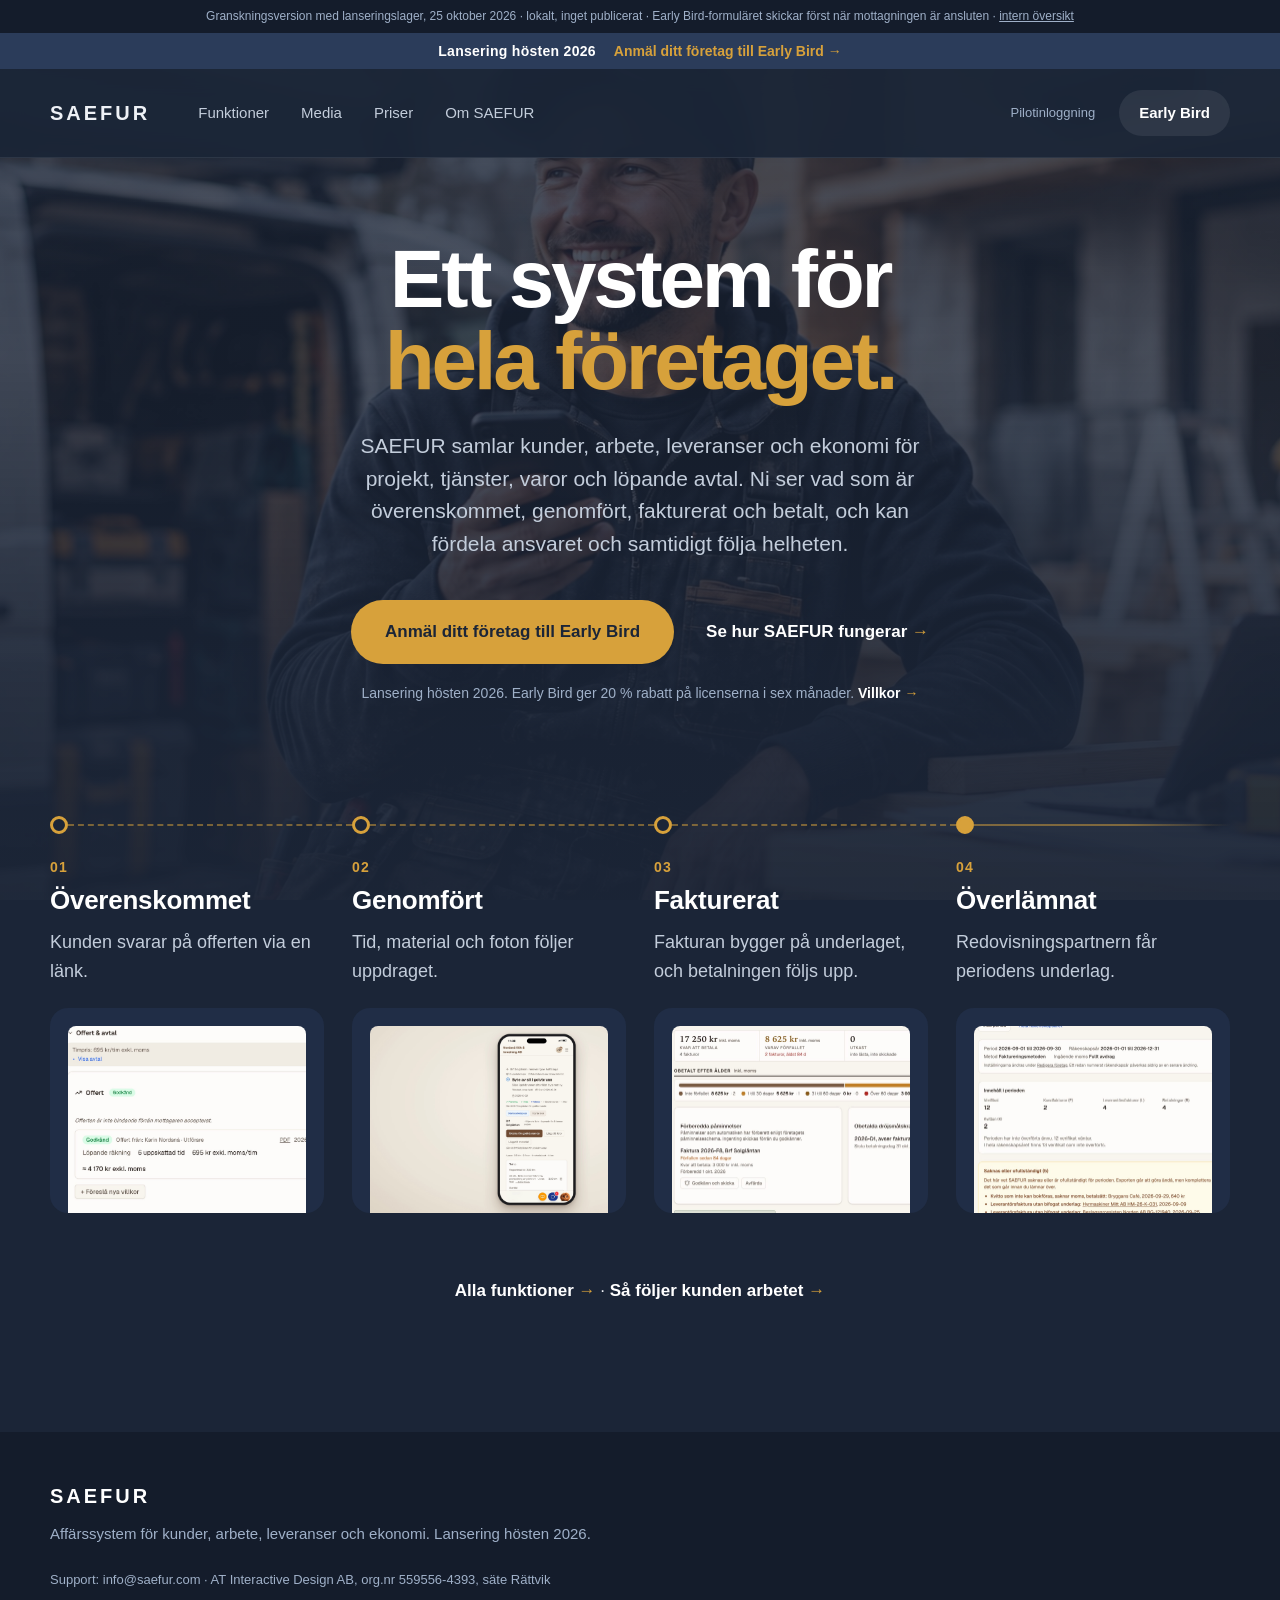
==== lansering-2026-10-26/index.html @ 6785f7f9 "SAEFUR hemsida: lanseringsversionen med byggkällor och publicerbar utgåva publik-2026-10-26/ är den " ====
<!doctype html>
<html lang="sv">
<head>
<meta charset="utf-8">
<meta name="viewport" content="width=device-width, initial-scale=1">
<title>SAEFUR | Ett system för hela företaget</title>
<link rel="stylesheet" href="site.css">
<link rel="stylesheet" href="lansering.css">
</head>
<body class="med-bakgrund">
<div class="bakgrund" aria-hidden="true"><img src="bilder/sit-ensam.jpg" alt="" class="aktiv" title="Hantverkare med telefonen vid servicebilen"><img src="bilder/sit-kundmote.jpg" alt="" title="Kundmöte utanför fastigheten"><img src="bilder/sit-lager.jpg" alt="" title="Plock i lagret"><img src="bilder/sit-projekt.jpg" alt="" title="Projektgenomgång över ritningen"><img src="bilder/sit-team.jpg" alt="" title="Teamet vid datorn"></div>
<div class="skissrad">Granskningsversion med lanseringslager, 25 oktober 2026 · lokalt, inget publicerat · Early Bird-formuläret skickar först när mottagningen är ansluten · <a href="intern.html">intern översikt</a></div>

<div class="lansering"><div class="wrap"><span>Lansering hösten 2026</span><a href="early-bird.html">Anmäl ditt företag till Early Bird</a></div></div>
<div class="huvudrad fast">
<header class="wrap head">
  <a class="brand" href="index.html">SAEFUR</a>
  <nav class="nav" aria-label="Huvudmeny"><a href="funktioner.html">Funktioner</a><a href="media.html">Media</a><a href="priser.html">Priser</a><a href="om.html">Om SAEFUR</a></nav>
  <div class="right">
    <a class="loggain pilot" href="https://saefur.com/sv/login">Pilotinloggning</a>
    <a class="btn mjuk" href="early-bird.html">Early Bird</a>
    <details class="meny"><summary>Meny</summary>
      <div class="panel"><a href="funktioner.html">Funktioner</a><a href="media.html">Media</a><a href="priser.html">Priser</a><a href="om.html">Om SAEFUR</a><a href="early-bird.html">Early Bird</a><a href="https://saefur.com/sv/login">Pilotinloggning</a></div>
    </details>
  </div>
</header>
</div>

<main>
<section class="hero">
  <div class="wrap hero-text">
    <h1>Ett system för<br><span>hela företaget.</span></h1>
    <p class="lead">SAEFUR samlar kunder, arbete, leveranser och ekonomi för projekt, tjänster, varor och löpande avtal. Ni ser vad som är överenskommet, genomfört, fakturerat och betalt, och kan fördela ansvaret och samtidigt följa helheten.</p>
    <div class="actions">
      <a class="btn stor" href="early-bird.html">Anmäl ditt företag till Early Bird</a>
      <a class="textlank" href="funktioner.html">Se hur SAEFUR fungerar</a>
    </div>
    <p class="mikro">Lansering hösten 2026. Early Bird ger 20 % rabatt på licenserna i sex månader. <a class="textlank" href="early-bird.html#villkor">Villkor</a></p>
  </div>
</section>

<section class="kedja" aria-label="Från överenskommelse till överlämnat underlag i fyra steg">
  <div class="wrap">
    <ol class="steg">
      <li>
        <span class="punkt" aria-hidden="true"></span>
        <p class="nr">01</p>
        <h2>Överenskommet</h2>
        <p class="kort">Kunden svarar på offerten via en länk.</p>
        <div class="bild"><img src="bilder/ut-lofte.jpg" alt="Offert markerad som godkänd, med timpris och uppskattat belopp"></div>
      </li>
      <li>
        <span class="punkt" aria-hidden="true"></span>
        <p class="nr">02</p>
        <h2>Genomfört</h2>
        <p class="kort">Tid, material och foton följer uppdraget.</p>
        <div class="bild"><img src="bilder/prod-telefon.jpg" alt="Ett uppdrag i telefonen med rapporterad tid, foton och material"></div>
      </li>
      <li>
        <span class="punkt" aria-hidden="true"></span>
        <p class="nr">03</p>
        <h2>Fakturerat</h2>
        <p class="kort">Fakturan bygger på underlaget, och betalningen följs upp.</p>
        <div class="bild"><img src="bilder/ut-betalt.jpg" alt="Fakturaöversikt med belopp kvar att betala och en påminnelse som väntar på godkännande"></div>
      </li>
      <li>
        <span class="punkt" aria-hidden="true"></span>
        <p class="nr">04</p>
        <h2>Överlämnat</h2>
        <p class="kort">Redovisningspartnern får periodens underlag.</p>
        <div class="bild"><img src="bilder/ut-overlamnat.jpg" alt="Perioden före överlämning, med listan över det som behöver kompletteras"></div>
      </li>
    </ol>
    <p class="vidare"><a class="textlank" href="funktioner.html">Alla funktioner</a> · <a class="textlank" href="funktioner.html?p=sjalv&amp;g=kunden-gor-sin-del">Så följer kunden arbetet</a></p>
  </div>
</section>
</main>

<footer class="fot">
  <div class="wrap">
    <div class="rad">
      <div><span class="brand">SAEFUR</span>Affärssystem för kunder, arbete, leveranser och ekonomi. Lansering hösten 2026.</div>
    </div>
    <p class="liten">Support: info@saefur.com · AT Interactive Design AB, org.nr 559556-4393, säte Rättvik</p>
  </div>
</footer>
<script>
// Växlar bakgrundsbild var åttonde sekund. Står stilla om besökaren har bett om minskad rörelse.
(function () {
  var bilder = document.querySelectorAll('.bakgrund img');
  if (bilder.length < 2 || matchMedia('(prefers-reduced-motion: reduce)').matches) return;
  var i = 0;
  setInterval(function () {
    bilder[i].classList.remove('aktiv');
    i = (i + 1) % bilder.length;
    bilder[i].classList.add('aktiv');
  }, 8000);
})();
</script>
</body>
</html>
---- lansering-2026-10-26/site.css ----
/* SAEFUR version 4 (lättare), 2026-10-25. Bygger på skiss E: mörkblå grund, gulorange som accent, luft i stället för linjer och ramar. */
:root{
  --navy:#1b2537;--navy2:#22304a;--navy3:#2b3c5a;
  --gold:#d7a13b;--goldhover:#e6b55a;
  --text:#eef1f6;--soft:#c3cddb;--dim:#9fb0c8;
  --sans:-apple-system,BlinkMacSystemFont,'Helvetica Neue',Arial,sans-serif;
  --wrap:min(1180px,calc(100% - 96px))
}
*{box-sizing:border-box}
html{scroll-behavior:smooth;scroll-padding-top:24px}
body{margin:0;background:var(--navy);color:var(--text);font-family:var(--sans);font-size:17px;line-height:1.6;-webkit-font-smoothing:antialiased}
a{color:inherit;text-decoration:none}
img{display:block;max-width:100%;height:auto}
a:focus-visible,button:focus-visible,input:focus-visible,summary:focus-visible{outline:3px solid var(--gold);outline-offset:4px;border-radius:6px}
.wrap{width:var(--wrap);margin:0 auto}

.skissrad{font-size:12px;text-align:center;padding:7px 16px;background:#141c2b;color:var(--dim)}

/* Bakgrund bakom hela startsidan: bild eller film som täcker fönstret, med mörkblå ton över så att texten bär.
   Bilderna växlar med mjuk övertoning och driver långsamt; sidfoten ligger ogenomskinlig över. */
.bakgrund{position:fixed;inset:0;z-index:-1;overflow:hidden;background:var(--navy)}
.bakgrund img,.bakgrund video{position:absolute;inset:0;width:100%;height:100%;object-fit:cover;opacity:0;transition:opacity 1.8s ease;transform:scale(1.04)}
.bakgrund img.aktiv,.bakgrund video{opacity:1}
.bakgrund img.aktiv{animation:drift 10s linear forwards}
@keyframes drift{from{transform:scale(1.04)}to{transform:scale(1.1)}}
.bakgrund::after{content:"";position:absolute;inset:0;background:linear-gradient(180deg,#1b2537d9 0%,#1b2537c4 40%,#1b2537e8 75%,#1b2537f7 100%)}
.med-bakgrund .steg .bild{background:#22304acc}
@media(prefers-reduced-motion:reduce){.bakgrund img{transition:none;animation:none}}
/* Påståenden som bekräftas före publicering */
.bekrafta{text-decoration:underline dotted #d7a13b99;text-underline-offset:4px}

/* Sidhuvud */
.head{display:flex;align-items:center;gap:48px;height:88px}
.brand{font-size:20px;letter-spacing:3px;font-weight:700}
.nav{display:flex;gap:32px;font-size:15px;color:var(--soft)}
.nav a:hover,.nav a[aria-current=page],.loggain:hover{color:#fff}
.nav a[aria-current=page]{font-weight:600}
.right{margin-left:auto;display:flex;align-items:center;gap:24px;font-size:15px;color:var(--soft)}
.btn{display:inline-flex;align-items:center;justify-content:center;background:var(--gold);color:var(--navy);font-weight:600;border-radius:999px;padding:11px 20px;font-size:15px;white-space:nowrap;transition:background .15s;border:0;cursor:pointer;font-family:inherit}
.btn:hover{background:var(--goldhover)}
.btn.mjuk{background:#ffffff14;color:#fff}
.btn.mjuk:hover{background:#ffffff24}
.btn.stor{padding:18px 34px;font-size:17px}
.textlank{font-weight:600;color:#fff}
.textlank::after{content:" →";color:var(--gold)}
.textlank:hover{color:var(--goldhover)}
.meny{display:none}

/* Hjälte, gemensam för alla sidor */
.hero{padding:80px 0 0}
.hero-text{text-align:center;display:flex;flex-direction:column;align-items:center}
.hero h1{font-size:clamp(44px,6.4vw,92px);line-height:1;letter-spacing:-.04em;font-weight:700;margin:0;color:#fff}
.hero h1 span{color:var(--gold)}
.hero.sida h1{font-size:clamp(40px,5vw,68px)}
.lead{font-size:21px;line-height:1.55;color:var(--soft);max-width:600px;margin:28px 0 0}
.actions{display:flex;align-items:center;gap:32px;margin-top:40px}
.mikro{font-size:14px;color:var(--dim);margin:18px 0 0}

/* Stegspåret på startsidan */
.kedja{padding:112px 0 128px}
.steg{list-style:none;padding:0;margin:0;display:grid;grid-template-columns:repeat(4,1fr);gap:28px}
.steg li{position:relative;padding-top:40px}
.steg li::before{content:"";position:absolute;top:8px;left:18px;right:-28px;border-top:2px dashed #d7a13b80}
.steg li:last-child::before{right:0;border-image:linear-gradient(90deg,#d7a13b80 60%,transparent) 1}
.steg .punkt{position:absolute;top:0;left:0;width:18px;height:18px;border-radius:50%;background:var(--navy);border:3px solid var(--gold)}
.steg li:last-child .punkt{background:var(--gold)}
.steg .nr{font-size:14px;font-weight:700;letter-spacing:.08em;color:var(--gold);margin:0}
.steg h2{font-size:26px;letter-spacing:-.01em;margin:2px 0 6px;color:#fff;font-weight:700}
.steg .kort{font-size:18px;color:var(--soft);margin:0 0 22px}
.steg .bild{background:var(--navy2);border-radius:18px;padding:18px 18px 0;overflow:hidden;aspect-ratio:4/3}
.steg .bild img{width:100%;height:100%;object-fit:cover;object-position:left top;border-radius:8px 8px 0 0}
.vidare{margin:64px 0 0;text-align:center}

/* Rubriker i sektioner */
.sektion{padding:96px 0}
.sektion.band{background:var(--navy2)}
.etikett{font-size:14px;font-weight:700;letter-spacing:.08em;text-transform:uppercase;color:var(--gold);margin:0 0 12px}
h2.rubrik{font-size:clamp(30px,3.4vw,46px);line-height:1.1;letter-spacing:-.03em;font-weight:700;margin:0;color:#fff;max-width:760px}
.ingress{font-size:19px;color:var(--soft);margin:18px 0 0;max-width:640px}

/* Funktioner: innehållsförteckning och områden */
.index{display:flex;flex-wrap:wrap;justify-content:center;gap:10px;margin:48px auto 0;max-width:900px;padding:0;list-style:none}
.index a{display:block;padding:9px 16px;border-radius:999px;background:#ffffff0f;color:var(--soft);font-size:15px}
.index a:hover{background:#ffffff1f;color:#fff}
.omrade{display:grid;grid-template-columns:5fr 7fr;gap:64px;align-items:start}
.omrade h2{font-size:clamp(28px,3vw,40px);line-height:1.12;letter-spacing:-.025em;font-weight:700;margin:0;color:#fff}
.omrade .text>p{margin:0;color:var(--soft);font-size:18px;line-height:1.65}
.termer{list-style:none;padding:0;margin:28px 0 0;display:flex;flex-wrap:wrap;gap:8px}
.termer li{font-size:14px;padding:6px 13px;border-radius:999px;background:#ffffff10;color:var(--text)}
.sektion.band .termer li{background:#ffffff12}
.termer li.kommer{color:var(--dim)}
.termer li.kommer::after{content:" · kommer";color:var(--gold)}

/* Media */
.filmer{display:grid;grid-template-columns:repeat(3,1fr);gap:32px;margin-top:48px}
.film{margin:0}
.film .yta{position:relative;aspect-ratio:16/9;border-radius:16px;overflow:hidden;background:radial-gradient(120% 120% at 30% 0%,#34507e,var(--navy3) 55%,var(--navy2));display:grid;place-items:center;width:100%;border:0;padding:0;cursor:pointer;color:inherit;font:inherit}
.film .yta img{position:absolute;inset:0;width:100%;height:100%;object-fit:cover}
.film .spela{position:relative;width:64px;height:64px;border-radius:50%;background:var(--gold);display:grid;place-items:center}
.film .spela::after{content:"";border-left:18px solid var(--navy);border-top:11px solid transparent;border-bottom:11px solid transparent;margin-left:5px}
.film .yta.vantar{cursor:default}
.film .yta.vantar .spela{background:#ffffff1a}
.film .yta.vantar .spela::after{border-left-color:var(--dim)}
.film .yta iframe{position:absolute;inset:0;width:100%;height:100%;border:0}
.film figcaption{margin-top:16px}
.film h3{font-size:19px;margin:0;color:#fff}
.film p{margin:4px 0 0;color:var(--dim);font-size:15px}
.film .status{display:inline-block;margin-top:8px;font-size:13px;color:var(--gold)}

/* Priser */
.pris-topp{display:grid;grid-template-columns:1fr 1fr;gap:64px;align-items:start}
.staffel{list-style:none;padding:0;margin:0;border-radius:18px;overflow:hidden;background:var(--navy2)}
.staffel li{display:flex;justify-content:space-between;gap:16px;padding:16px 24px;font-size:17px}
.staffel li:nth-child(even){background:#ffffff08}
.staffel li b{color:#fff;font-variant-numeric:tabular-nums;white-space:nowrap}
.staffel li:first-child b{color:var(--gold)}
.not{font-size:15px;color:var(--dim);margin:16px 0 0}
.raknare{background:var(--navy2);border-radius:18px;padding:32px}
.raknare label{display:block;font-weight:600;margin-bottom:12px}
.raknare .falt{display:flex;align-items:center;gap:14px}
.raknare input{width:120px;font:600 22px var(--sans);padding:12px 16px;border-radius:12px;border:0;background:var(--navy);color:#fff}
.raknare .summa{font-size:clamp(36px,4vw,52px);font-weight:700;letter-spacing:-.03em;color:#fff;margin:24px 0 0;font-variant-numeric:tabular-nums}
.raknare .summa small{font-size:17px;font-weight:400;color:var(--dim);letter-spacing:0}
.raknare .uppdelning{color:var(--soft);font-size:15px;margin:8px 0 0;font-variant-numeric:tabular-nums}
.exempel{display:grid;grid-template-columns:repeat(3,1fr);gap:28px;margin-top:40px}
.exempel div{background:#ffffff0a;border-radius:18px;padding:24px}
.exempel p{margin:0;color:var(--dim);font-size:15px}
.exempel b{display:block;font-size:28px;color:#fff;letter-spacing:-.02em;margin-top:4px;font-variant-numeric:tabular-nums}
.tva{display:grid;grid-template-columns:1fr 1fr;gap:64px}
.lista{list-style:none;padding:0;margin:20px 0 0}
.lista li{padding:10px 0 10px 28px;position:relative;color:var(--soft)}
.lista li::before{content:"";position:absolute;left:4px;top:19px;width:8px;height:8px;border-radius:50%;background:var(--gold)}
.lista.ute li::before{background:transparent;box-shadow:inset 0 0 0 2px var(--dim)}
.fragor{display:grid;grid-template-columns:1fr 1fr;gap:28px 64px;margin-top:40px}
.fragor h3{font-size:19px;margin:0 0 6px;color:#fff}
.fragor p{margin:0;color:var(--soft)}
.markning{display:inline-block;font-size:13px;font-weight:600;padding:5px 12px;border-radius:999px;background:#d7a13b26;color:var(--gold);margin-bottom:20px}

/* Om */
.principer{display:grid;grid-template-columns:repeat(3,1fr);gap:28px;margin-top:48px}
.principer div{background:#ffffff0a;border-radius:18px;padding:28px}
.principer h3{font-size:21px;margin:0 0 10px;color:#fff}
.principer p{margin:0;color:var(--soft)}

/* Avslut och sidfot */
.avslut{padding:112px 0;text-align:center}
.avslut h2{font-size:clamp(32px,4vw,56px);line-height:1.05;letter-spacing:-.035em;margin:0;color:#fff}
.avslut .actions{justify-content:center}
.fot{background:#141c2b;padding:56px 0 40px;color:var(--dim);font-size:15px}
.fot .rad{display:flex;justify-content:space-between;gap:40px;flex-wrap:wrap}
.fot .brand{color:#fff;display:block;margin-bottom:10px}
.fot nav{display:flex;gap:28px;flex-wrap:wrap}
.fot nav a:hover{color:#fff}
.fot .liten{font-size:13px;margin-top:40px}

@media(max-width:1080px){
  .nav{display:none}
  .meny{display:block;position:relative}
  .meny summary{list-style:none;cursor:pointer;font-weight:600;color:#fff}
  .meny summary::-webkit-details-marker{display:none}
  .meny .panel{position:absolute;right:0;top:40px;background:var(--navy3);border-radius:16px;padding:12px;min-width:240px;box-shadow:0 20px 50px -10px #05091299;display:flex;flex-direction:column;z-index:5;color:#fff}
  .meny .panel a{padding:12px 14px;border-radius:10px}
  .meny .panel a:hover{background:#ffffff14}
  .steg{grid-template-columns:repeat(2,1fr);row-gap:56px}
  .steg li:nth-child(2)::before{right:0}
  .omrade{grid-template-columns:1fr;gap:20px}
  .filmer{grid-template-columns:repeat(2,1fr)}
  .pris-topp,.tva{grid-template-columns:1fr;gap:40px}
  .principer{grid-template-columns:1fr}
}
@media(max-width:700px){
  :root{--wrap:calc(100% - 32px)}
  .head{height:68px;gap:16px}
  .loggain{display:none}
  .right{gap:18px}
  .hero{padding:52px 0 0}
  .hero h1{font-size:44px}
  .hero.sida h1{font-size:38px}
  .lead{font-size:18px;margin-top:20px}
  .actions{flex-direction:column;gap:20px;margin-top:32px;width:100%}
  .actions .btn{width:100%}
  .kedja{padding:72px 0 88px}
  .sektion{padding:64px 0}
  .ingress{font-size:17px}
  .steg{grid-template-columns:1fr;gap:0}
  .steg li{padding:0 0 48px 40px}
  .steg li::before,.steg li:nth-child(2)::before{top:18px;bottom:0;left:8px;right:auto;border-top:0;border-left:2px dashed #d7a13b80}
  .steg li:last-child::before{display:none}
  .steg li:last-child{padding-bottom:0}
  .index{justify-content:flex-start}
  .filmer,.exempel,.fragor{grid-template-columns:1fr}
  .staffel li{padding:14px 18px;font-size:16px}
  .raknare{padding:24px}
  .avslut{padding:80px 0}
}
---- lansering-2026-10-26/lansering.css ----
/* Lanseringslager, 2026-10-25. Läggs efter site.css och sidans egen css. Rör ingen godkänd stil, bara tillägg. */
.lansering{background:var(--navy3);color:var(--soft);font-size:14px;line-height:1.3}
.lansering .wrap{display:flex;justify-content:center;align-items:center;gap:18px;padding:9px 0;flex-wrap:wrap}
.lansering span{font-weight:700;letter-spacing:.02em;color:#fff}
.lansering a{color:var(--gold);font-weight:600}
.lansering a:hover{color:var(--goldhover)}
.lansering a::after{content:" →"}

/* Huvudmenyn fastnar i överkant (alla sidor utom Funktioner, som har sin egen fastnande perspektivmeny).
   Läsbar bakgrund, och ankarmål hamnar under menyn i stället för bakom den. 26 okt. */
.huvudrad{position:relative;z-index:20}
.huvudrad.fast{position:sticky;top:0;background:#1b2537eb;backdrop-filter:blur(12px);-webkit-backdrop-filter:blur(12px);border-bottom:1px solid #ffffff14}
html:has(.huvudrad.fast){scroll-padding-top:112px}
.huvudrad.fast .meny .panel{max-height:calc(100vh - 88px);overflow:auto}

/* Sidfoten utan menyrad: varumärke och beskrivning, sedan support och bolag */
.fot{padding:48px 0 36px}
.fot .liten{margin-top:24px}

/* Pilotinloggning: diskret, lägre än knappen */
.loggain.pilot{font-size:13px;color:var(--dim)}
.btn.mjuk[aria-current=page]{background:var(--gold);color:var(--navy)}
.skissrad a{text-decoration:underline}

/* Early Bird-sidan */
.eb-grid{display:grid;grid-template-columns:5fr 7fr;gap:64px;align-items:start}
.eb-tre{list-style:none;padding:0;margin:20px 0 0;display:grid;gap:14px;counter-reset:eb}
.eb-tre li{counter-increment:eb;position:relative;padding:18px 20px 18px 64px;border-radius:18px;background:#ffffff0a}
.eb-tre li::before{content:counter(eb);position:absolute;left:20px;top:18px;width:28px;height:28px;border-radius:50%;background:var(--gold);color:var(--navy);font-weight:700;display:grid;place-items:center;font-size:15px}
.eb-tre b{display:block;color:#fff;font-size:20px;letter-spacing:-.01em}
.eb-tre span{color:var(--soft)}
.eb-form{background:var(--navy2);border-radius:18px;padding:32px}
.eb-form h2{margin:0 0 18px;font-size:26px;color:#fff;letter-spacing:-.02em}
.eb-falt{margin-bottom:18px}
.eb-falt label{display:block;font-weight:600;margin-bottom:8px}
.eb-falt .frivilligt{font-weight:400;color:var(--dim)}
.eb-falt input[type=email],.eb-falt input[type=text]{width:100%;font:500 18px var(--sans);padding:13px 16px;border-radius:12px;border:2px solid transparent;background:var(--navy);color:#fff}
.eb-falt input:focus-visible{border-color:var(--gold);outline:0}
.eb-fang{position:absolute;left:-10000px;width:1px;height:1px;overflow:hidden}
.eb-samtycke{display:flex;gap:12px;align-items:flex-start;margin:6px 0 6px;color:var(--soft);font-size:15px;line-height:1.5}
.eb-samtycke input{flex:none;width:22px;height:22px;margin:2px 0 0;accent-color:var(--gold)}
.eb-samtycke label{cursor:pointer}
.eb-fel{color:#ffb3a7;font-size:14px;margin:8px 0 0}
.eb-form .btn.stor{margin-top:14px;width:100%}
.eb-form .btn:disabled{opacity:.6;cursor:wait}
.eb-ej-ansluten{background:#d7a13b26;color:#f2d594;border-radius:12px;padding:12px 16px;font-size:14px;margin:0 0 20px}
.eb-status{margin-top:20px;border-radius:12px;padding:16px 18px;font-size:16px;line-height:1.5;outline:0}
.eb-status.ok{background:#2f6f4f55;color:#d6f3e3}
.eb-status.fel{background:#8a3a2e55;color:#ffd9d2}
.eb-status.info{background:#d7a13b26;color:#f2d594}
.eb-form .mikro{margin-top:20px}
.villkor{margin-top:0}
.villkor li{font-size:18px}
.eb-text p{margin:0 0 14px;color:var(--soft);font-size:18px;line-height:1.65}

@media(max-width:1080px){.eb-grid{grid-template-columns:1fr;gap:40px}}
@media(max-width:700px){
  .lansering .wrap{gap:4px 12px;padding:8px 0}
  html:has(.huvudrad.fast){scroll-padding-top:84px}
  .huvudrad.fast .meny .panel{max-height:calc(100vh - 68px)}
  .fot{padding:40px 0 32px}
  .fot .liten{margin-top:20px}
  .eb-form{padding:24px}
  .eb-tre li{padding:16px 16px 16px 58px}
}
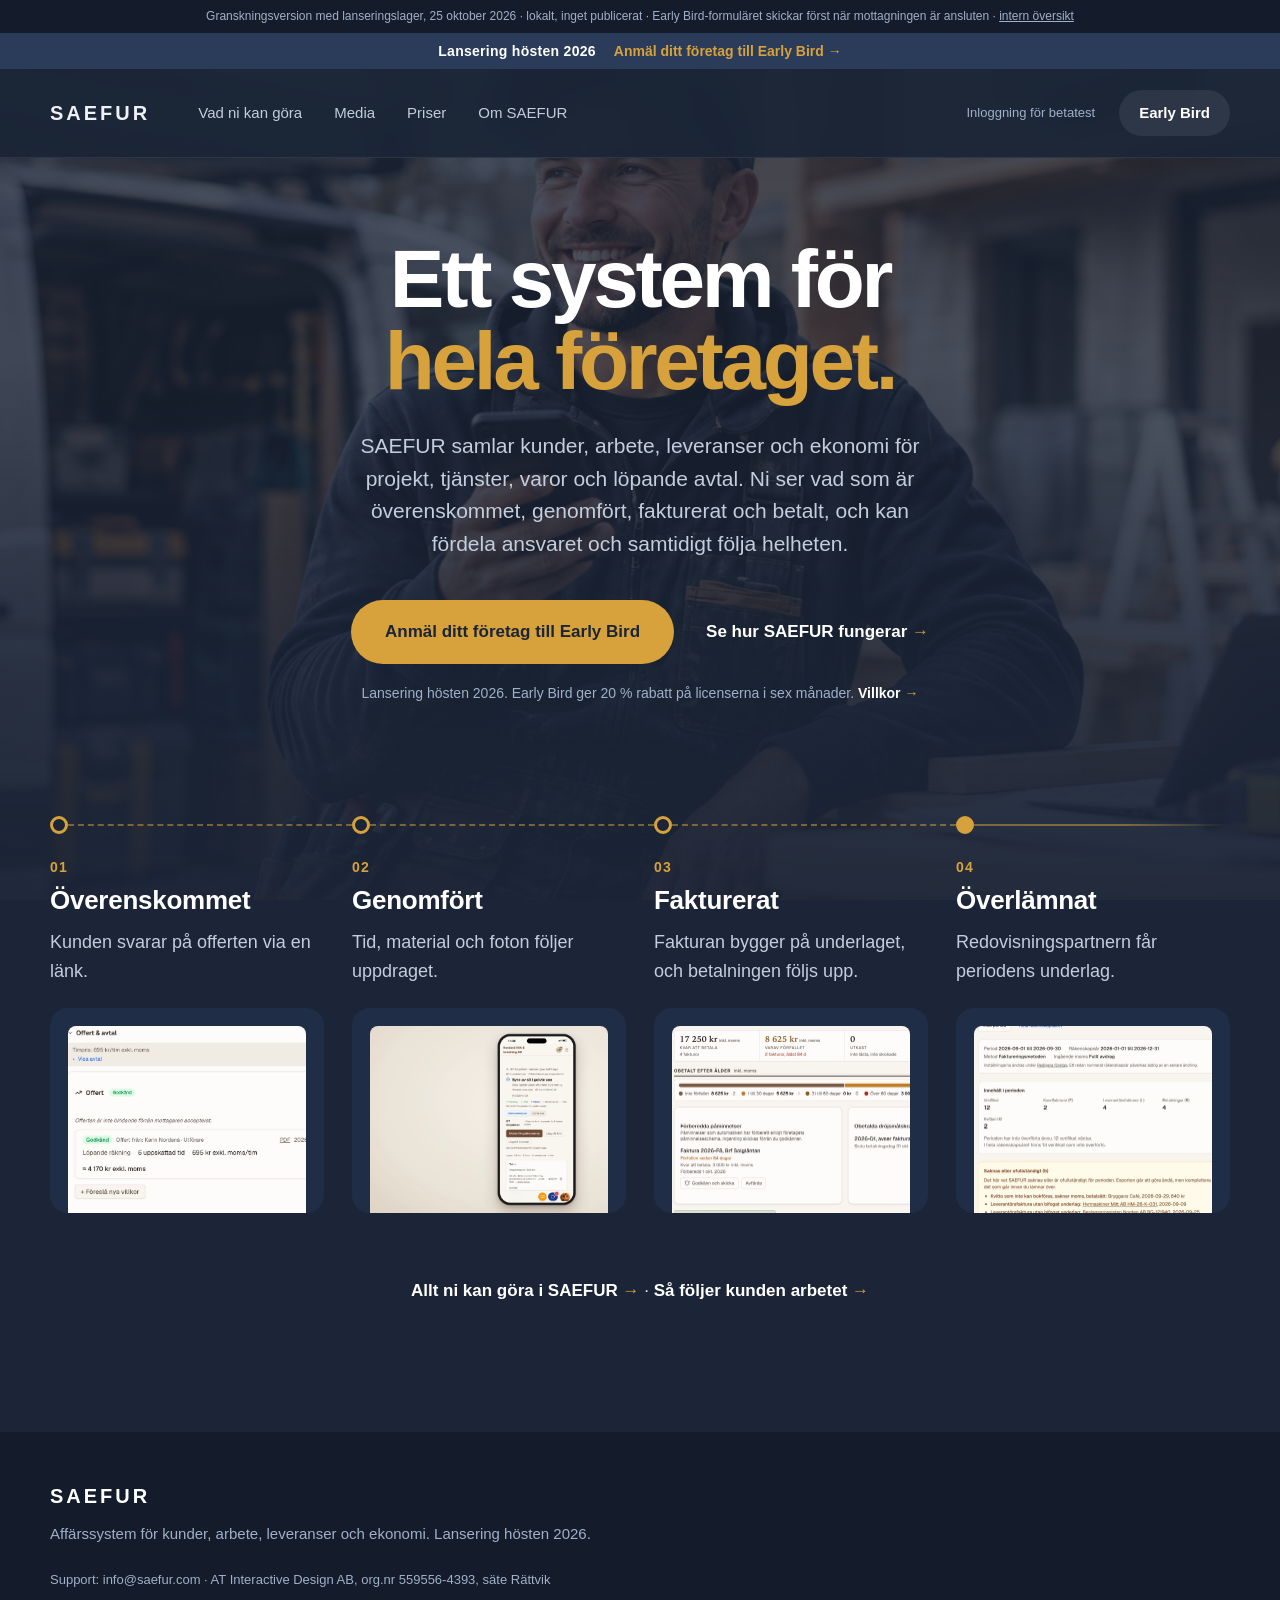
==== commit aaf0767d: "SAEFUR hemsida: betatest, Vad ni kan göra och omarbetad Om-sida - Funktioner heter Vad ni kan göra; " ====
--- a/lansering-2026-10-26/index.html
+++ b/lansering-2026-10-26/index.html
@@ -15,12 +15,12 @@
 <div class="huvudrad fast">
 <header class="wrap head">
   <a class="brand" href="index.html">SAEFUR</a>
-  <nav class="nav" aria-label="Huvudmeny"><a href="funktioner.html">Funktioner</a><a href="media.html">Media</a><a href="priser.html">Priser</a><a href="om.html">Om SAEFUR</a></nav>
+  <nav class="nav" aria-label="Huvudmeny"><a href="funktioner.html">Vad ni kan göra</a><a href="media.html">Media</a><a href="priser.html">Priser</a><a href="om.html">Om SAEFUR</a></nav>
   <div class="right">
-    <a class="loggain pilot" href="https://saefur.com/sv/login">Pilotinloggning</a>
+    <a class="loggain pilot" href="https://saefur.com/sv/login">Inloggning för betatest</a>
     <a class="btn mjuk" href="early-bird.html">Early Bird</a>
     <details class="meny"><summary>Meny</summary>
-      <div class="panel"><a href="funktioner.html">Funktioner</a><a href="media.html">Media</a><a href="priser.html">Priser</a><a href="om.html">Om SAEFUR</a><a href="early-bird.html">Early Bird</a><a href="https://saefur.com/sv/login">Pilotinloggning</a></div>
+      <div class="panel"><a href="funktioner.html">Vad ni kan göra</a><a href="media.html">Media</a><a href="priser.html">Priser</a><a href="om.html">Om SAEFUR</a><a href="early-bird.html">Early Bird</a><a href="https://saefur.com/sv/login">Inloggning för betatest</a></div>
     </details>
   </div>
 </header>
@@ -71,7 +71,7 @@
         <div class="bild"><img src="bilder/ut-overlamnat.jpg" alt="Perioden före överlämning, med listan över det som behöver kompletteras"></div>
       </li>
     </ol>
-    <p class="vidare"><a class="textlank" href="funktioner.html">Alla funktioner</a> · <a class="textlank" href="funktioner.html?p=sjalv&amp;g=kunden-gor-sin-del">Så följer kunden arbetet</a></p>
+    <p class="vidare"><a class="textlank" href="funktioner.html">Allt ni kan göra i SAEFUR</a> · <a class="textlank" href="funktioner.html?p=sjalv&amp;g=kunden-gor-sin-del">Så följer kunden arbetet</a></p>
   </div>
 </section>
 </main>
